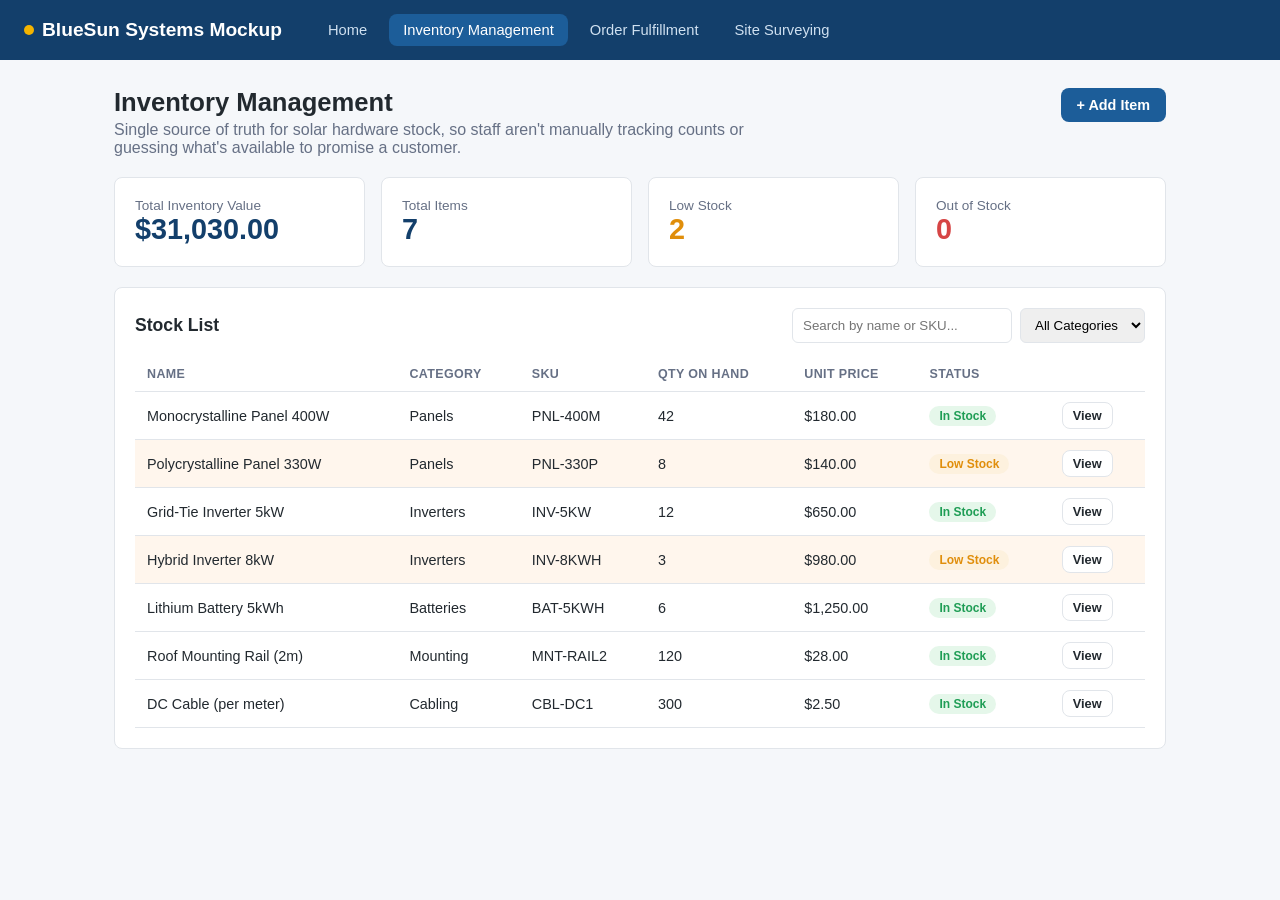
==== inventory.html @ 975cb045 "Add files via upload" ====
<!DOCTYPE html>
<html lang="en">
<head>
  <meta charset="UTF-8" />
  <meta name="viewport" content="width=device-width, initial-scale=1.0" />
  <title>Inventory Management — BlueSun</title>
  <link rel="stylesheet" href="css/style.css" />
</head>
<body>
  <div id="topnav"></div>

  <main class="page">
    <div class="page-header">
      <div>
        <h1>Inventory Management</h1>
        <p class="subtitle">
          Single source of truth for solar hardware stock, so staff aren't
          manually tracking counts or guessing what's available to promise a
          customer.
        </p>
      </div>
      <button class="btn btn-primary" id="addItemBtn">+ Add Item</button>
    </div>

    <div class="card-row" id="statsRow"></div>

    <div class="card">
      <div class="flex-between" style="margin-bottom: 14px;">
        <h2 style="margin:0;">Stock List</h2>
        <div style="display:flex; gap:8px;">
          <input type="text" id="searchInput" placeholder="Search by name or SKU..." style="padding:8px 10px; border:1px solid var(--border); border-radius:6px; min-width:220px;" />
          <select id="categoryFilter" style="padding:8px 10px; border:1px solid var(--border); border-radius:6px;">
            <option value="">All Categories</option>
          </select>
        </div>
      </div>
      <table class="data-table">
        <thead>
          <tr>
            <th>Name</th>
            <th>Category</th>
            <th>SKU</th>
            <th>Qty on Hand</th>
            <th>Unit Price</th>
            <th>Status</th>
            <th></th>
          </tr>
        </thead>
        <tbody id="itemsTbody"></tbody>
      </table>
      <div class="empty-state" id="emptyState" style="display:none;">No items match your search.</div>
    </div>
  </main>

  <!-- Add / Edit Item Modal -->
  <div class="modal-overlay hidden" id="itemModalOverlay">
    <div class="modal">
      <h2 id="itemModalTitle">Add Item</h2>
      <form id="itemForm">
        <input type="hidden" id="itemId" />
        <div class="form-grid">
          <div class="field span-2">
            <label for="itemName">Item Name</label>
            <input type="text" id="itemName" required />
          </div>
          <div class="field">
            <label for="itemCategory">Category</label>
            <input type="text" id="itemCategory" placeholder="e.g. Panels, Inverters" required />
          </div>
          <div class="field">
            <label for="itemSku">SKU</label>
            <input type="text" id="itemSku" required />
          </div>
          <div class="field">
            <label for="itemCost">Unit Cost</label>
            <input type="number" id="itemCost" min="0" step="0.01" required />
          </div>
          <div class="field">
            <label for="itemPrice">Unit Price</label>
            <input type="number" id="itemPrice" min="0" step="0.01" required />
          </div>
          <div class="field">
            <label for="itemQty">Quantity on Hand</label>
            <input type="number" id="itemQty" min="0" step="1" required />
          </div>
          <div class="field">
            <label for="itemThreshold">Reorder Threshold</label>
            <input type="number" id="itemThreshold" min="0" step="1" required />
          </div>
        </div>
        <div class="form-actions">
          <button type="submit" class="btn btn-primary">Save Item</button>
          <button type="button" class="btn btn-secondary" id="cancelItemBtn">Cancel</button>
        </div>
      </form>
    </div>
  </div>

  <!-- Item Detail / Adjust Stock Modal -->
  <div class="modal-overlay hidden" id="detailModalOverlay">
    <div class="modal">
      <div class="flex-between">
        <h2 id="detailName" class="mt-0">Item</h2>
        <button class="btn btn-secondary btn-sm" id="editItemBtn">Edit</button>
      </div>
      <p class="text-muted" id="detailMeta"></p>

      <div class="card-row" style="margin-top:12px;">
        <div class="card">
          <div class="stat-label">Qty on Hand</div>
          <div class="stat-value" id="detailQty">0</div>
        </div>
        <div class="card">
          <div class="stat-label">Unit Price</div>
          <div class="stat-value" id="detailPrice">$0</div>
        </div>
        <div class="card">
          <div class="stat-label">Reorder Threshold</div>
          <div class="stat-value" id="detailThreshold">0</div>
        </div>
      </div>

      <div class="card" style="background:#f8fafc;">
        <h2>Adjust Stock</h2>
        <div class="form-grid">
          <div class="field">
            <label for="adjustQty">Quantity Change</label>
            <input type="number" id="adjustQty" step="1" placeholder="e.g. 10 or -5" />
          </div>
          <div class="field">
            <label for="adjustReason">Reason</label>
            <select id="adjustReason">
              <option value="Received shipment">Received shipment</option>
              <option value="Damaged/lost goods">Damaged/lost goods</option>
              <option value="Stock correction">Stock correction</option>
              <option value="Used on order">Used on order</option>
            </select>
          </div>
        </div>
        <div class="form-actions">
          <button type="button" class="btn btn-primary" id="applyAdjustBtn">Apply Adjustment</button>
        </div>
      </div>

      <h2>Recent Adjustments</h2>
      <table class="data-table">
        <thead>
          <tr><th>Date</th><th>Change</th><th>Reason</th><th>Staff</th></tr>
        </thead>
        <tbody id="adjustmentsTbody"></tbody>
      </table>

      <div class="form-actions">
        <button type="button" class="btn btn-danger" id="deleteItemBtn">Delete Item</button>
        <button type="button" class="btn btn-secondary" id="closeDetailBtn">Close</button>
      </div>
    </div>
  </div>

  <script src="js/data.js"></script>
  <script src="js/nav.js"></script>
  <script>
    renderNav("inventory");

    let currentDetailId = null;

    function renderStats() {
      const items = Inventory.all();
      const totalValue = items.reduce((s, i) => s + i.quantity * i.unitPrice, 0);
      const lowStockCount = items.filter((i) => i.quantity <= i.reorderThreshold && i.quantity > 0).length;
      const outOfStockCount = items.filter((i) => i.quantity === 0).length;

      document.getElementById("statsRow").innerHTML = `
        <div class="card">
          <div class="stat-label">Total Inventory Value</div>
          <div class="stat-value">${formatCurrency(totalValue)}</div>
        </div>
        <div class="card">
          <div class="stat-label">Total Items</div>
          <div class="stat-value">${items.length}</div>
        </div>
        <div class="card">
          <div class="stat-label">Low Stock</div>
          <div class="stat-value" style="color: var(--orange);">${lowStockCount}</div>
        </div>
        <div class="card">
          <div class="stat-label">Out of Stock</div>
          <div class="stat-value" style="color: var(--red);">${outOfStockCount}</div>
        </div>
      `;
    }

    function statusBadge(item) {
      if (item.quantity === 0) return `<span class="badge badge-red">Out of Stock</span>`;
      if (item.quantity <= item.reorderThreshold) return `<span class="badge badge-orange">Low Stock</span>`;
      return `<span class="badge badge-green">In Stock</span>`;
    }

    function populateCategoryFilter() {
      const select = document.getElementById("categoryFilter");
      const current = select.value;
      const categories = [...new Set(Inventory.all().map((i) => i.category))].sort();
      select.innerHTML = `<option value="">All Categories</option>` +
        categories.map((c) => `<option value="${c}">${c}</option>`).join("");
      select.value = current;
    }

    function renderTable() {
      const search = document.getElementById("searchInput").value.trim().toLowerCase();
      const category = document.getElementById("categoryFilter").value;
      let items = Inventory.all();

      if (search) {
        items = items.filter(
          (i) => i.name.toLowerCase().includes(search) || i.sku.toLowerCase().includes(search)
        );
      }
      if (category) {
        items = items.filter((i) => i.category === category);
      }

      const tbody = document.getElementById("itemsTbody");
      const emptyState = document.getElementById("emptyState");

      if (items.length === 0) {
        tbody.innerHTML = "";
        emptyState.style.display = "block";
        return;
      }
      emptyState.style.display = "none";

      tbody.innerHTML = items
        .map(
          (item) => `
        <tr class="${item.quantity <= item.reorderThreshold ? "row-alert" : ""}" data-id="${item.id}">
          <td>${item.name}</td>
          <td>${item.category}</td>
          <td>${item.sku}</td>
          <td>${item.quantity}</td>
          <td>${formatCurrency(item.unitPrice)}</td>
          <td>${statusBadge(item)}</td>
          <td><button class="btn btn-secondary btn-sm view-btn" data-id="${item.id}">View</button></td>
        </tr>
      `
        )
        .join("");

      tbody.querySelectorAll("tr").forEach((row) => {
        row.addEventListener("click", (e) => {
          if (e.target.classList.contains("view-btn")) return;
          openDetail(row.dataset.id);
        });
      });
      tbody.querySelectorAll(".view-btn").forEach((btn) => {
        btn.addEventListener("click", () => openDetail(btn.dataset.id));
      });
    }

    function refreshAll() {
      renderStats();
      populateCategoryFilter();
      renderTable();
    }

    document.getElementById("searchInput").addEventListener("input", renderTable);
    document.getElementById("categoryFilter").addEventListener("change", renderTable);

    // ---------- Add / Edit item modal ----------

    const itemModalOverlay = document.getElementById("itemModalOverlay");
    const itemForm = document.getElementById("itemForm");

    function openItemModal(item) {
      document.getElementById("itemModalTitle").textContent = item ? "Edit Item" : "Add Item";
      document.getElementById("itemId").value = item ? item.id : "";
      document.getElementById("itemName").value = item ? item.name : "";
      document.getElementById("itemCategory").value = item ? item.category : "";
      document.getElementById("itemSku").value = item ? item.sku : "";
      document.getElementById("itemCost").value = item ? item.unitCost : "";
      document.getElementById("itemPrice").value = item ? item.unitPrice : "";
      document.getElementById("itemQty").value = item ? item.quantity : 0;
      document.getElementById("itemThreshold").value = item ? item.reorderThreshold : 5;
      itemModalOverlay.classList.remove("hidden");
    }

    document.getElementById("addItemBtn").addEventListener("click", () => openItemModal(null));
    document.getElementById("cancelItemBtn").addEventListener("click", () => itemModalOverlay.classList.add("hidden"));

    itemForm.addEventListener("submit", (e) => {
      e.preventDefault();
      const id = document.getElementById("itemId").value || genId("item");
      const existing = Inventory.get(id);
      const item = {
        id,
        name: document.getElementById("itemName").value.trim(),
        category: document.getElementById("itemCategory").value.trim(),
        sku: document.getElementById("itemSku").value.trim(),
        unitCost: Number(document.getElementById("itemCost").value),
        unitPrice: Number(document.getElementById("itemPrice").value),
        quantity: Number(document.getElementById("itemQty").value),
        reorderThreshold: Number(document.getElementById("itemThreshold").value),
        adjustments: existing ? existing.adjustments : [],
      };
      Inventory.save(item);
      itemModalOverlay.classList.add("hidden");
      refreshAll();
    });

    // ---------- Detail / adjust stock modal ----------

    const detailModalOverlay = document.getElementById("detailModalOverlay");

    function openDetail(id) {
      currentDetailId = id;
      renderDetail();
      detailModalOverlay.classList.remove("hidden");
    }

    function renderDetail() {
      const item = Inventory.get(currentDetailId);
      if (!item) {
        detailModalOverlay.classList.add("hidden");
        return;
      }
      document.getElementById("detailName").textContent = item.name;
      document.getElementById("detailMeta").textContent = `${item.category} · SKU: ${item.sku}`;
      document.getElementById("detailQty").textContent = item.quantity;
      document.getElementById("detailPrice").textContent = formatCurrency(item.unitPrice);
      document.getElementById("detailThreshold").textContent = item.reorderThreshold;

      const adjustments = item.adjustments || [];
      const tbody = document.getElementById("adjustmentsTbody");
      tbody.innerHTML = adjustments.length
        ? adjustments
            .map(
              (a) => `
          <tr>
            <td>${formatDate(a.date)}</td>
            <td style="color: ${a.delta >= 0 ? "var(--green)" : "var(--red)"};">${a.delta >= 0 ? "+" : ""}${a.delta}</td>
            <td>${a.reason}</td>
            <td>${a.staff}</td>
          </tr>
        `
            )
            .join("")
        : `<tr><td colspan="4" class="text-muted">No adjustments recorded yet.</td></tr>`;
    }

    document.getElementById("closeDetailBtn").addEventListener("click", () => detailModalOverlay.classList.add("hidden"));

    document.getElementById("editItemBtn").addEventListener("click", () => {
      const item = Inventory.get(currentDetailId);
      detailModalOverlay.classList.add("hidden");
      openItemModal(item);
    });

    document.getElementById("deleteItemBtn").addEventListener("click", () => {
      const item = Inventory.get(currentDetailId);
      if (!item) return;
      if (confirm(`Delete "${item.name}" from inventory?`)) {
        Inventory.remove(item.id);
        detailModalOverlay.classList.add("hidden");
        refreshAll();
      }
    });

    document.getElementById("applyAdjustBtn").addEventListener("click", () => {
      const delta = Number(document.getElementById("adjustQty").value);
      const reason = document.getElementById("adjustReason").value;
      if (!delta) {
        alert("Enter a non-zero quantity change.");
        return;
      }
      Inventory.adjustStock(currentDetailId, delta, reason, "Demo User");
      document.getElementById("adjustQty").value = "";
      renderDetail();
      refreshAll();
    });

    refreshAll();
  </script>
</body>
</html>
---- css/style.css ----
/* BlueSun Systems Mockup — Shared Styles */

:root {
  --bluesun-blue: #1c5d99;
  --bluesun-blue-dark: #133f6b;
  --bluesun-yellow: #f4b400;
  --bg: #f5f7fa;
  --card-bg: #ffffff;
  --text: #22292f;
  --text-muted: #667085;
  --border: #e1e5ea;
  --green: #1f9d55;
  --red: #d64545;
  --orange: #e08e0b;
  --radius: 8px;
}

* {
  box-sizing: border-box;
}

body {
  margin: 0;
  font-family: "Segoe UI", Arial, sans-serif;
  background: var(--bg);
  color: var(--text);
}

/* ---------- Top nav ---------- */

header.topnav {
  background: var(--bluesun-blue-dark);
  color: white;
  display: flex;
  align-items: center;
  padding: 0 24px;
  height: 60px;
}

header.topnav .brand {
  font-weight: 700;
  font-size: 1.2rem;
  margin-right: 32px;
  display: flex;
  align-items: center;
  gap: 8px;
}

header.topnav .brand .dot {
  width: 10px;
  height: 10px;
  background: var(--bluesun-yellow);
  border-radius: 50%;
  display: inline-block;
}

header.topnav nav {
  display: flex;
  gap: 8px;
}

header.topnav nav a {
  color: #cfe0f0;
  text-decoration: none;
  padding: 8px 14px;
  border-radius: var(--radius);
  font-size: 0.92rem;
}

header.topnav nav a:hover {
  background: rgba(255, 255, 255, 0.08);
  color: white;
}

header.topnav nav a.active {
  background: var(--bluesun-blue);
  color: white;
}

/* ---------- Layout ---------- */

main.page {
  max-width: 1100px;
  margin: 0 auto;
  padding: 28px 24px 60px;
}

.page-header {
  display: flex;
  justify-content: space-between;
  align-items: flex-start;
  margin-bottom: 20px;
  gap: 16px;
  flex-wrap: wrap;
}

.page-header h1 {
  margin: 0 0 4px;
  font-size: 1.6rem;
}

.page-header p.subtitle {
  margin: 0;
  color: var(--text-muted);
  max-width: 640px;
}

/* ---------- Cards / panels ---------- */

.card {
  background: var(--card-bg);
  border: 1px solid var(--border);
  border-radius: var(--radius);
  padding: 20px;
  margin-bottom: 20px;
}

.card h2 {
  margin-top: 0;
  font-size: 1.1rem;
}

.card-row {
  display: flex;
  gap: 16px;
  flex-wrap: wrap;
}

.card-row > .card {
  flex: 1;
  min-width: 200px;
}

.stat-value {
  font-size: 1.8rem;
  font-weight: 700;
  color: var(--bluesun-blue-dark);
}

.stat-label {
  color: var(--text-muted);
  font-size: 0.85rem;
}

/* ---------- Buttons ---------- */

.btn {
  display: inline-block;
  border: none;
  border-radius: var(--radius);
  padding: 9px 16px;
  font-size: 0.9rem;
  cursor: pointer;
  text-decoration: none;
  font-weight: 600;
}

.btn-primary {
  background: var(--bluesun-blue);
  color: white;
}

.btn-primary:hover {
  background: var(--bluesun-blue-dark);
}

.btn-secondary {
  background: white;
  border: 1px solid var(--border);
  color: var(--text);
}

.btn-secondary:hover {
  background: #f0f2f5;
}

.btn-danger {
  background: white;
  border: 1px solid var(--red);
  color: var(--red);
}

.btn-danger:hover {
  background: #fdecec;
}

.btn-sm {
  padding: 5px 10px;
  font-size: 0.8rem;
}

.btn:disabled {
  opacity: 0.5;
  cursor: not-allowed;
}

/* ---------- Tables ---------- */

table.data-table {
  width: 100%;
  border-collapse: collapse;
}

table.data-table th,
table.data-table td {
  text-align: left;
  padding: 10px 12px;
  border-bottom: 1px solid var(--border);
  font-size: 0.9rem;
}

table.data-table th {
  color: var(--text-muted);
  font-weight: 600;
  font-size: 0.78rem;
  text-transform: uppercase;
  letter-spacing: 0.03em;
}

table.data-table tbody tr:hover {
  background: #f8fafc;
  cursor: pointer;
}

table.data-table tbody tr.row-alert {
  background: #fff6ed;
}

/* ---------- Badges ---------- */

.badge {
  display: inline-block;
  padding: 3px 10px;
  border-radius: 999px;
  font-size: 0.75rem;
  font-weight: 600;
}

.badge-green { background: #e5f7ea; color: var(--green); }
.badge-orange { background: #fdf1de; color: var(--orange); }
.badge-red { background: #fbe9e9; color: var(--red); }
.badge-blue { background: #e5eef8; color: var(--bluesun-blue-dark); }
.badge-gray { background: #eceff2; color: var(--text-muted); }

/* ---------- Forms ---------- */

.form-grid {
  display: grid;
  grid-template-columns: repeat(2, 1fr);
  gap: 14px;
}

.form-grid.single {
  grid-template-columns: 1fr;
}

.field {
  display: flex;
  flex-direction: column;
  gap: 4px;
}

.field.span-2 {
  grid-column: span 2;
}

.field label {
  font-size: 0.82rem;
  font-weight: 600;
  color: var(--text-muted);
}

.field input,
.field select,
.field textarea {
  padding: 8px 10px;
  border: 1px solid var(--border);
  border-radius: 6px;
  font-size: 0.9rem;
  font-family: inherit;
}

.field textarea {
  resize: vertical;
  min-height: 70px;
}

.form-actions {
  margin-top: 18px;
  display: flex;
  gap: 10px;
}

.checkbox-list {
  display: flex;
  flex-wrap: wrap;
  gap: 12px;
}

.checkbox-list label {
  display: flex;
  align-items: center;
  gap: 6px;
  font-size: 0.88rem;
  font-weight: normal;
  color: var(--text);
}

/* ---------- Status stepper (Order Fulfillment) ---------- */

.stepper {
  display: flex;
  align-items: center;
  margin: 10px 0 20px;
}

.stepper .step {
  flex: 1;
  text-align: center;
  position: relative;
}

.stepper .step .circle {
  width: 30px;
  height: 30px;
  border-radius: 50%;
  background: #e1e5ea;
  color: var(--text-muted);
  display: flex;
  align-items: center;
  justify-content: center;
  margin: 0 auto 6px;
  font-weight: 700;
  font-size: 0.85rem;
}

.stepper .step .label {
  font-size: 0.78rem;
  color: var(--text-muted);
}

.stepper .step::before {
  content: "";
  position: absolute;
  top: 15px;
  left: -50%;
  width: 100%;
  height: 2px;
  background: #e1e5ea;
  z-index: 0;
}

.stepper .step:first-child::before {
  content: none;
}

.stepper .step.done .circle {
  background: var(--green);
  color: white;
}

.stepper .step.done::before {
  background: var(--green);
}

.stepper .step.current .circle {
  background: var(--bluesun-blue);
  color: white;
  box-shadow: 0 0 0 4px rgba(28, 93, 153, 0.18);
}

.stepper .step.current .label {
  color: var(--bluesun-blue-dark);
  font-weight: 700;
}

/* ---------- Alerts / callouts ---------- */

.alert {
  padding: 12px 16px;
  border-radius: var(--radius);
  font-size: 0.88rem;
  margin-bottom: 16px;
  border: 1px solid transparent;
}

.alert-warning {
  background: #fff6ed;
  border-color: #f6d9ad;
  color: #8a5a06;
}

.alert-info {
  background: #e9f1fb;
  border-color: #bcd8f2;
  color: var(--bluesun-blue-dark);
}

/* ---------- Empty state ---------- */

.empty-state {
  text-align: center;
  color: var(--text-muted);
  padding: 40px 20px;
}

/* ---------- Home page system cards ---------- */

.system-grid {
  display: grid;
  grid-template-columns: repeat(3, 1fr);
  gap: 18px;
}

.system-card {
  background: var(--card-bg);
  border: 1px solid var(--border);
  border-radius: var(--radius);
  padding: 22px;
  display: flex;
  flex-direction: column;
  gap: 10px;
}

.system-card .icon {
  font-size: 1.8rem;
}

.system-card h2 {
  margin: 0;
  font-size: 1.15rem;
}

.system-card p {
  color: var(--text-muted);
  font-size: 0.88rem;
  flex-grow: 1;
}

@media (max-width: 800px) {
  .system-grid { grid-template-columns: 1fr; }
  .form-grid { grid-template-columns: 1fr; }
  .field.span-2 { grid-column: span 1; }
}

/* ---------- Modal ---------- */

.modal-overlay {
  position: fixed;
  inset: 0;
  background: rgba(20, 30, 40, 0.45);
  display: flex;
  align-items: center;
  justify-content: center;
  z-index: 50;
}

.modal-overlay.hidden {
  display: none;
}

.modal {
  background: white;
  border-radius: var(--radius);
  padding: 22px;
  width: 100%;
  max-width: 520px;
  max-height: 85vh;
  overflow-y: auto;
}

.modal h2 {
  margin-top: 0;
}

.text-muted {
  color: var(--text-muted);
}

.mt-0 { margin-top: 0; }
.flex-between {
  display: flex;
  justify-content: space-between;
  align-items: center;
}
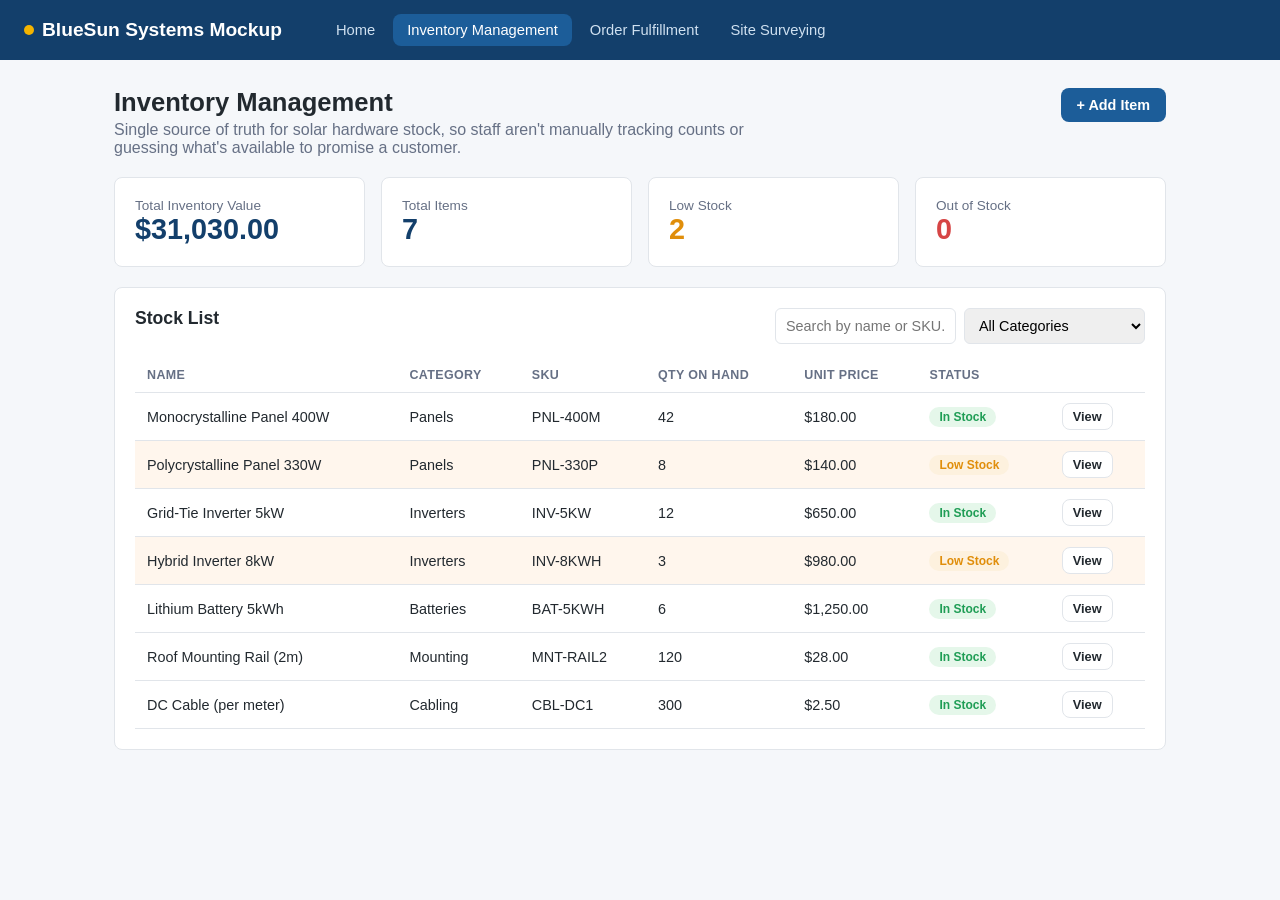
==== commit 991f5b12: "class updates" ====
--- a/inventory.html
+++ b/inventory.html
@@ -1,176 +1,226 @@
-<!DOCTYPE html>
+<!doctype html>
 <html lang="en">
-<head>
-  <meta charset="UTF-8" />
-  <meta name="viewport" content="width=device-width, initial-scale=1.0" />
-  <title>Inventory Management — BlueSun</title>
-  <link rel="stylesheet" href="css/style.css" />
-</head>
-<body>
-  <div id="topnav"></div>
-
-  <main class="page">
-    <div class="page-header">
-      <div>
-        <h1>Inventory Management</h1>
-        <p class="subtitle">
-          Single source of truth for solar hardware stock, so staff aren't
-          manually tracking counts or guessing what's available to promise a
-          customer.
-        </p>
+  <head>
+    <meta charset="UTF-8" />
+    <meta name="viewport" content="width=device-width, initial-scale=1.0" />
+    <title>Inventory Management — BlueSun</title>
+    <link rel="stylesheet" href="css/style.css" />
+  </head>
+  <body>
+    <div id="topnav"></div>
+
+    <main class="page">
+      <div class="page-header">
+        <div>
+          <h1>Inventory Management</h1>
+          <p class="subtitle">
+            Single source of truth for solar hardware stock, so staff aren't
+            manually tracking counts or guessing what's available to promise a
+            customer.
+          </p>
+        </div>
+        <button class="btn btn-primary" id="addItemBtn">+ Add Item</button>
       </div>
-      <button class="btn btn-primary" id="addItemBtn">+ Add Item</button>
-    </div>
-
-    <div class="card-row" id="statsRow"></div>
-
-    <div class="card">
-      <div class="flex-between" style="margin-bottom: 14px;">
-        <h2 style="margin:0;">Stock List</h2>
-        <div style="display:flex; gap:8px;">
-          <input type="text" id="searchInput" placeholder="Search by name or SKU..." style="padding:8px 10px; border:1px solid var(--border); border-radius:6px; min-width:220px;" />
-          <select id="categoryFilter" style="padding:8px 10px; border:1px solid var(--border); border-radius:6px;">
-            <option value="">All Categories</option>
-          </select>
+
+      <div class="card-row" id="statsRow"></div>
+
+      <div class="card">
+        <div class="page-header" style="margin-bottom: 14px">
+          <h2 style="margin: 0">Stock List</h2>
+          <div class="filter-bar">
+            <input
+              type="text"
+              id="searchInput"
+              placeholder="Search by name or SKU..."
+            />
+            <select id="categoryFilter">
+              <option value="">All Categories</option>
+            </select>
+          </div>
+        </div>
+        <div class="table-scroll">
+          <table class="data-table">
+            <thead>
+              <tr>
+                <th>Name</th>
+                <th>Category</th>
+                <th>SKU</th>
+                <th>Qty on Hand</th>
+                <th>Unit Price</th>
+                <th>Status</th>
+                <th></th>
+              </tr>
+            </thead>
+            <tbody id="itemsTbody"></tbody>
+          </table>
+        </div>
+        <div class="empty-state" id="emptyState" style="display: none">
+          No items match your search.
         </div>
       </div>
-      <table class="data-table">
-        <thead>
-          <tr>
-            <th>Name</th>
-            <th>Category</th>
-            <th>SKU</th>
-            <th>Qty on Hand</th>
-            <th>Unit Price</th>
-            <th>Status</th>
-            <th></th>
-          </tr>
-        </thead>
-        <tbody id="itemsTbody"></tbody>
-      </table>
-      <div class="empty-state" id="emptyState" style="display:none;">No items match your search.</div>
-    </div>
-  </main>
-
-  <!-- Add / Edit Item Modal -->
-  <div class="modal-overlay hidden" id="itemModalOverlay">
-    <div class="modal">
-      <h2 id="itemModalTitle">Add Item</h2>
-      <form id="itemForm">
-        <input type="hidden" id="itemId" />
-        <div class="form-grid">
-          <div class="field span-2">
-            <label for="itemName">Item Name</label>
-            <input type="text" id="itemName" required />
-          </div>
-          <div class="field">
-            <label for="itemCategory">Category</label>
-            <input type="text" id="itemCategory" placeholder="e.g. Panels, Inverters" required />
-          </div>
-          <div class="field">
-            <label for="itemSku">SKU</label>
-            <input type="text" id="itemSku" required />
-          </div>
-          <div class="field">
-            <label for="itemCost">Unit Cost</label>
-            <input type="number" id="itemCost" min="0" step="0.01" required />
-          </div>
-          <div class="field">
-            <label for="itemPrice">Unit Price</label>
-            <input type="number" id="itemPrice" min="0" step="0.01" required />
-          </div>
-          <div class="field">
-            <label for="itemQty">Quantity on Hand</label>
-            <input type="number" id="itemQty" min="0" step="1" required />
-          </div>
-          <div class="field">
-            <label for="itemThreshold">Reorder Threshold</label>
-            <input type="number" id="itemThreshold" min="0" step="1" required />
-          </div>
-        </div>
-        <div class="form-actions">
-          <button type="submit" class="btn btn-primary">Save Item</button>
-          <button type="button" class="btn btn-secondary" id="cancelItemBtn">Cancel</button>
-        </div>
-      </form>
-    </div>
-  </div>
-
-  <!-- Item Detail / Adjust Stock Modal -->
-  <div class="modal-overlay hidden" id="detailModalOverlay">
-    <div class="modal">
-      <div class="flex-between">
-        <h2 id="detailName" class="mt-0">Item</h2>
-        <button class="btn btn-secondary btn-sm" id="editItemBtn">Edit</button>
-      </div>
-      <p class="text-muted" id="detailMeta"></p>
-
-      <div class="card-row" style="margin-top:12px;">
-        <div class="card">
-          <div class="stat-label">Qty on Hand</div>
-          <div class="stat-value" id="detailQty">0</div>
-        </div>
-        <div class="card">
-          <div class="stat-label">Unit Price</div>
-          <div class="stat-value" id="detailPrice">$0</div>
-        </div>
-        <div class="card">
-          <div class="stat-label">Reorder Threshold</div>
-          <div class="stat-value" id="detailThreshold">0</div>
-        </div>
-      </div>
-
-      <div class="card" style="background:#f8fafc;">
-        <h2>Adjust Stock</h2>
-        <div class="form-grid">
-          <div class="field">
-            <label for="adjustQty">Quantity Change</label>
-            <input type="number" id="adjustQty" step="1" placeholder="e.g. 10 or -5" />
-          </div>
-          <div class="field">
-            <label for="adjustReason">Reason</label>
-            <select id="adjustReason">
-              <option value="Received shipment">Received shipment</option>
-              <option value="Damaged/lost goods">Damaged/lost goods</option>
-              <option value="Stock correction">Stock correction</option>
-              <option value="Used on order">Used on order</option>
-            </select>
-          </div>
-        </div>
-        <div class="form-actions">
-          <button type="button" class="btn btn-primary" id="applyAdjustBtn">Apply Adjustment</button>
-        </div>
-      </div>
-
-      <h2>Recent Adjustments</h2>
-      <table class="data-table">
-        <thead>
-          <tr><th>Date</th><th>Change</th><th>Reason</th><th>Staff</th></tr>
-        </thead>
-        <tbody id="adjustmentsTbody"></tbody>
-      </table>
-
-      <div class="form-actions">
-        <button type="button" class="btn btn-danger" id="deleteItemBtn">Delete Item</button>
-        <button type="button" class="btn btn-secondary" id="closeDetailBtn">Close</button>
+    </main>
+
+    <!-- Add / Edit Item Modal -->
+    <div class="modal-overlay hidden" id="itemModalOverlay">
+      <div class="modal">
+        <h2 id="itemModalTitle">Add Item</h2>
+        <form id="itemForm">
+          <input type="hidden" id="itemId" />
+          <div class="form-grid">
+            <div class="field span-2">
+              <label for="itemName">Item Name</label>
+              <input type="text" id="itemName" required />
+            </div>
+            <div class="field">
+              <label for="itemCategory">Category</label>
+              <input
+                type="text"
+                id="itemCategory"
+                placeholder="e.g. Panels, Inverters"
+                required
+              />
+            </div>
+            <div class="field">
+              <label for="itemSku">SKU</label>
+              <input type="text" id="itemSku" required />
+            </div>
+            <div class="field">
+              <label for="itemCost">Unit Cost</label>
+              <input type="number" id="itemCost" min="0" step="0.01" required />
+            </div>
+            <div class="field">
+              <label for="itemPrice">Unit Price</label>
+              <input
+                type="number"
+                id="itemPrice"
+                min="0"
+                step="0.01"
+                required
+              />
+            </div>
+            <div class="field">
+              <label for="itemQty">Quantity on Hand</label>
+              <input type="number" id="itemQty" min="0" step="1" required />
+            </div>
+            <div class="field">
+              <label for="itemThreshold">Reorder Threshold</label>
+              <input
+                type="number"
+                id="itemThreshold"
+                min="0"
+                step="1"
+                required
+              />
+            </div>
+          </div>
+          <div class="form-actions">
+            <button type="submit" class="btn btn-primary">Save Item</button>
+            <button type="button" class="btn btn-secondary" id="cancelItemBtn">
+              Cancel
+            </button>
+          </div>
+        </form>
       </div>
     </div>
-  </div>
-
-  <script src="js/data.js"></script>
-  <script src="js/nav.js"></script>
-  <script>
-    renderNav("inventory");
-
-    let currentDetailId = null;
-
-    function renderStats() {
-      const items = Inventory.all();
-      const totalValue = items.reduce((s, i) => s + i.quantity * i.unitPrice, 0);
-      const lowStockCount = items.filter((i) => i.quantity <= i.reorderThreshold && i.quantity > 0).length;
-      const outOfStockCount = items.filter((i) => i.quantity === 0).length;
-
-      document.getElementById("statsRow").innerHTML = `
+
+    <!-- Item Detail / Adjust Stock Modal -->
+    <div class="modal-overlay hidden" id="detailModalOverlay">
+      <div class="modal">
+        <div class="flex-between">
+          <h2 id="detailName" class="mt-0">Item</h2>
+          <button class="btn btn-secondary btn-sm" id="editItemBtn">
+            Edit
+          </button>
+        </div>
+        <p class="text-muted" id="detailMeta"></p>
+
+        <div class="card-row" style="margin-top: 12px">
+          <div class="card">
+            <div class="stat-label">Qty on Hand</div>
+            <div class="stat-value" id="detailQty">0</div>
+          </div>
+          <div class="card">
+            <div class="stat-label">Unit Price</div>
+            <div class="stat-value" id="detailPrice">$0</div>
+          </div>
+          <div class="card">
+            <div class="stat-label">Reorder Threshold</div>
+            <div class="stat-value" id="detailThreshold">0</div>
+          </div>
+        </div>
+
+        <div class="card" style="background: #f8fafc">
+          <h2>Adjust Stock</h2>
+          <div class="form-grid">
+            <div class="field">
+              <label for="adjustQty">Quantity Change</label>
+              <input
+                type="number"
+                id="adjustQty"
+                step="1"
+                placeholder="e.g. 10 or -5"
+              />
+            </div>
+            <div class="field">
+              <label for="adjustReason">Reason</label>
+              <select id="adjustReason">
+                <option value="Received shipment">Received shipment</option>
+                <option value="Damaged/lost goods">Damaged/lost goods</option>
+                <option value="Stock correction">Stock correction</option>
+                <option value="Used on order">Used on order</option>
+              </select>
+            </div>
+          </div>
+          <div class="form-actions">
+            <button type="button" class="btn btn-primary" id="applyAdjustBtn">
+              Apply Adjustment
+            </button>
+          </div>
+        </div>
+
+        <h2>Recent Adjustments</h2>
+        <table class="data-table">
+          <thead>
+            <tr>
+              <th>Date</th>
+              <th>Change</th>
+              <th>Reason</th>
+              <th>Staff</th>
+            </tr>
+          </thead>
+          <tbody id="adjustmentsTbody"></tbody>
+        </table>
+
+        <div class="form-actions">
+          <button type="button" class="btn btn-danger" id="deleteItemBtn">
+            Delete Item
+          </button>
+          <button type="button" class="btn btn-secondary" id="closeDetailBtn">
+            Close
+          </button>
+        </div>
+      </div>
+    </div>
+
+    <script src="js/data.js"></script>
+    <script src="js/nav.js"></script>
+    <script>
+      renderNav("inventory");
+
+      let currentDetailId = null;
+
+      function renderStats() {
+        const items = Inventory.all();
+        const totalValue = items.reduce(
+          (s, i) => s + i.quantity * i.unitPrice,
+          0,
+        );
+        const lowStockCount = items.filter(
+          (i) => i.quantity <= i.reorderThreshold && i.quantity > 0,
+        ).length;
+        const outOfStockCount = items.filter((i) => i.quantity === 0).length;
+
+        document.getElementById("statsRow").innerHTML = `
         <div class="card">
           <div class="stat-label">Total Inventory Value</div>
           <div class="stat-value">${formatCurrency(totalValue)}</div>
@@ -188,50 +238,60 @@
           <div class="stat-value" style="color: var(--red);">${outOfStockCount}</div>
         </div>
       `;
-    }
-
-    function statusBadge(item) {
-      if (item.quantity === 0) return `<span class="badge badge-red">Out of Stock</span>`;
-      if (item.quantity <= item.reorderThreshold) return `<span class="badge badge-orange">Low Stock</span>`;
-      return `<span class="badge badge-green">In Stock</span>`;
-    }
-
-    function populateCategoryFilter() {
-      const select = document.getElementById("categoryFilter");
-      const current = select.value;
-      const categories = [...new Set(Inventory.all().map((i) => i.category))].sort();
-      select.innerHTML = `<option value="">All Categories</option>` +
-        categories.map((c) => `<option value="${c}">${c}</option>`).join("");
-      select.value = current;
-    }
-
-    function renderTable() {
-      const search = document.getElementById("searchInput").value.trim().toLowerCase();
-      const category = document.getElementById("categoryFilter").value;
-      let items = Inventory.all();
-
-      if (search) {
-        items = items.filter(
-          (i) => i.name.toLowerCase().includes(search) || i.sku.toLowerCase().includes(search)
-        );
-      }
-      if (category) {
-        items = items.filter((i) => i.category === category);
-      }
-
-      const tbody = document.getElementById("itemsTbody");
-      const emptyState = document.getElementById("emptyState");
-
-      if (items.length === 0) {
-        tbody.innerHTML = "";
-        emptyState.style.display = "block";
-        return;
-      }
-      emptyState.style.display = "none";
-
-      tbody.innerHTML = items
-        .map(
-          (item) => `
+      }
+
+      function statusBadge(item) {
+        if (item.quantity === 0)
+          return `<span class="badge badge-red">Out of Stock</span>`;
+        if (item.quantity <= item.reorderThreshold)
+          return `<span class="badge badge-orange">Low Stock</span>`;
+        return `<span class="badge badge-green">In Stock</span>`;
+      }
+
+      function populateCategoryFilter() {
+        const select = document.getElementById("categoryFilter");
+        const current = select.value;
+        const categories = [
+          ...new Set(Inventory.all().map((i) => i.category)),
+        ].sort();
+        select.innerHTML =
+          `<option value="">All Categories</option>` +
+          categories.map((c) => `<option value="${c}">${c}</option>`).join("");
+        select.value = current;
+      }
+
+      function renderTable() {
+        const search = document
+          .getElementById("searchInput")
+          .value.trim()
+          .toLowerCase();
+        const category = document.getElementById("categoryFilter").value;
+        let items = Inventory.all();
+
+        if (search) {
+          items = items.filter(
+            (i) =>
+              i.name.toLowerCase().includes(search) ||
+              i.sku.toLowerCase().includes(search),
+          );
+        }
+        if (category) {
+          items = items.filter((i) => i.category === category);
+        }
+
+        const tbody = document.getElementById("itemsTbody");
+        const emptyState = document.getElementById("emptyState");
+
+        if (items.length === 0) {
+          tbody.innerHTML = "";
+          emptyState.style.display = "block";
+          return;
+        }
+        emptyState.style.display = "none";
+
+        tbody.innerHTML = items
+          .map(
+            (item) => `
         <tr class="${item.quantity <= item.reorderThreshold ? "row-alert" : ""}" data-id="${item.id}">
           <td>${item.name}</td>
           <td>${item.category}</td>
@@ -241,143 +301,171 @@
           <td>${statusBadge(item)}</td>
           <td><button class="btn btn-secondary btn-sm view-btn" data-id="${item.id}">View</button></td>
         </tr>
-      `
-        )
-        .join("");
-
-      tbody.querySelectorAll("tr").forEach((row) => {
-        row.addEventListener("click", (e) => {
-          if (e.target.classList.contains("view-btn")) return;
-          openDetail(row.dataset.id);
+      `,
+          )
+          .join("");
+
+        tbody.querySelectorAll("tr").forEach((row) => {
+          row.addEventListener("click", (e) => {
+            if (e.target.classList.contains("view-btn")) return;
+            openDetail(row.dataset.id);
+          });
         });
+        tbody.querySelectorAll(".view-btn").forEach((btn) => {
+          btn.addEventListener("click", () => openDetail(btn.dataset.id));
+        });
+      }
+
+      function refreshAll() {
+        renderStats();
+        populateCategoryFilter();
+        renderTable();
+      }
+
+      document
+        .getElementById("searchInput")
+        .addEventListener("input", renderTable);
+      document
+        .getElementById("categoryFilter")
+        .addEventListener("change", renderTable);
+
+      // ---------- Add / Edit item modal ----------
+
+      const itemModalOverlay = document.getElementById("itemModalOverlay");
+      const itemForm = document.getElementById("itemForm");
+
+      function openItemModal(item) {
+        document.getElementById("itemModalTitle").textContent = item
+          ? "Edit Item"
+          : "Add Item";
+        document.getElementById("itemId").value = item ? item.id : "";
+        document.getElementById("itemName").value = item ? item.name : "";
+        document.getElementById("itemCategory").value = item
+          ? item.category
+          : "";
+        document.getElementById("itemSku").value = item ? item.sku : "";
+        document.getElementById("itemCost").value = item ? item.unitCost : "";
+        document.getElementById("itemPrice").value = item ? item.unitPrice : "";
+        document.getElementById("itemQty").value = item ? item.quantity : 0;
+        document.getElementById("itemThreshold").value = item
+          ? item.reorderThreshold
+          : 5;
+        itemModalOverlay.classList.remove("hidden");
+      }
+
+      document
+        .getElementById("addItemBtn")
+        .addEventListener("click", () => openItemModal(null));
+      document
+        .getElementById("cancelItemBtn")
+        .addEventListener("click", () =>
+          itemModalOverlay.classList.add("hidden"),
+        );
+
+      itemForm.addEventListener("submit", (e) => {
+        e.preventDefault();
+        const id = document.getElementById("itemId").value || genId("item");
+        const existing = Inventory.get(id);
+        const item = {
+          id,
+          name: document.getElementById("itemName").value.trim(),
+          category: document.getElementById("itemCategory").value.trim(),
+          sku: document.getElementById("itemSku").value.trim(),
+          unitCost: Number(document.getElementById("itemCost").value),
+          unitPrice: Number(document.getElementById("itemPrice").value),
+          quantity: Number(document.getElementById("itemQty").value),
+          reorderThreshold: Number(
+            document.getElementById("itemThreshold").value,
+          ),
+          adjustments: existing ? existing.adjustments : [],
+        };
+        Inventory.save(item);
+        itemModalOverlay.classList.add("hidden");
+        refreshAll();
       });
-      tbody.querySelectorAll(".view-btn").forEach((btn) => {
-        btn.addEventListener("click", () => openDetail(btn.dataset.id));
-      });
-    }
-
-    function refreshAll() {
-      renderStats();
-      populateCategoryFilter();
-      renderTable();
-    }
-
-    document.getElementById("searchInput").addEventListener("input", renderTable);
-    document.getElementById("categoryFilter").addEventListener("change", renderTable);
-
-    // ---------- Add / Edit item modal ----------
-
-    const itemModalOverlay = document.getElementById("itemModalOverlay");
-    const itemForm = document.getElementById("itemForm");
-
-    function openItemModal(item) {
-      document.getElementById("itemModalTitle").textContent = item ? "Edit Item" : "Add Item";
-      document.getElementById("itemId").value = item ? item.id : "";
-      document.getElementById("itemName").value = item ? item.name : "";
-      document.getElementById("itemCategory").value = item ? item.category : "";
-      document.getElementById("itemSku").value = item ? item.sku : "";
-      document.getElementById("itemCost").value = item ? item.unitCost : "";
-      document.getElementById("itemPrice").value = item ? item.unitPrice : "";
-      document.getElementById("itemQty").value = item ? item.quantity : 0;
-      document.getElementById("itemThreshold").value = item ? item.reorderThreshold : 5;
-      itemModalOverlay.classList.remove("hidden");
-    }
-
-    document.getElementById("addItemBtn").addEventListener("click", () => openItemModal(null));
-    document.getElementById("cancelItemBtn").addEventListener("click", () => itemModalOverlay.classList.add("hidden"));
-
-    itemForm.addEventListener("submit", (e) => {
-      e.preventDefault();
-      const id = document.getElementById("itemId").value || genId("item");
-      const existing = Inventory.get(id);
-      const item = {
-        id,
-        name: document.getElementById("itemName").value.trim(),
-        category: document.getElementById("itemCategory").value.trim(),
-        sku: document.getElementById("itemSku").value.trim(),
-        unitCost: Number(document.getElementById("itemCost").value),
-        unitPrice: Number(document.getElementById("itemPrice").value),
-        quantity: Number(document.getElementById("itemQty").value),
-        reorderThreshold: Number(document.getElementById("itemThreshold").value),
-        adjustments: existing ? existing.adjustments : [],
-      };
-      Inventory.save(item);
-      itemModalOverlay.classList.add("hidden");
-      refreshAll();
-    });
-
-    // ---------- Detail / adjust stock modal ----------
-
-    const detailModalOverlay = document.getElementById("detailModalOverlay");
-
-    function openDetail(id) {
-      currentDetailId = id;
-      renderDetail();
-      detailModalOverlay.classList.remove("hidden");
-    }
-
-    function renderDetail() {
-      const item = Inventory.get(currentDetailId);
-      if (!item) {
-        detailModalOverlay.classList.add("hidden");
-        return;
-      }
-      document.getElementById("detailName").textContent = item.name;
-      document.getElementById("detailMeta").textContent = `${item.category} · SKU: ${item.sku}`;
-      document.getElementById("detailQty").textContent = item.quantity;
-      document.getElementById("detailPrice").textContent = formatCurrency(item.unitPrice);
-      document.getElementById("detailThreshold").textContent = item.reorderThreshold;
-
-      const adjustments = item.adjustments || [];
-      const tbody = document.getElementById("adjustmentsTbody");
-      tbody.innerHTML = adjustments.length
-        ? adjustments
-            .map(
-              (a) => `
+
+      // ---------- Detail / adjust stock modal ----------
+
+      const detailModalOverlay = document.getElementById("detailModalOverlay");
+
+      function openDetail(id) {
+        currentDetailId = id;
+        renderDetail();
+        detailModalOverlay.classList.remove("hidden");
+      }
+
+      function renderDetail() {
+        const item = Inventory.get(currentDetailId);
+        if (!item) {
+          detailModalOverlay.classList.add("hidden");
+          return;
+        }
+        document.getElementById("detailName").textContent = item.name;
+        document.getElementById("detailMeta").textContent =
+          `${item.category} · SKU: ${item.sku}`;
+        document.getElementById("detailQty").textContent = item.quantity;
+        document.getElementById("detailPrice").textContent = formatCurrency(
+          item.unitPrice,
+        );
+        document.getElementById("detailThreshold").textContent =
+          item.reorderThreshold;
+
+        const adjustments = item.adjustments || [];
+        const tbody = document.getElementById("adjustmentsTbody");
+        tbody.innerHTML = adjustments.length
+          ? adjustments
+              .map(
+                (a) => `
           <tr>
             <td>${formatDate(a.date)}</td>
             <td style="color: ${a.delta >= 0 ? "var(--green)" : "var(--red)"};">${a.delta >= 0 ? "+" : ""}${a.delta}</td>
             <td>${a.reason}</td>
             <td>${a.staff}</td>
           </tr>
-        `
-            )
-            .join("")
-        : `<tr><td colspan="4" class="text-muted">No adjustments recorded yet.</td></tr>`;
-    }
-
-    document.getElementById("closeDetailBtn").addEventListener("click", () => detailModalOverlay.classList.add("hidden"));
-
-    document.getElementById("editItemBtn").addEventListener("click", () => {
-      const item = Inventory.get(currentDetailId);
-      detailModalOverlay.classList.add("hidden");
-      openItemModal(item);
-    });
-
-    document.getElementById("deleteItemBtn").addEventListener("click", () => {
-      const item = Inventory.get(currentDetailId);
-      if (!item) return;
-      if (confirm(`Delete "${item.name}" from inventory?`)) {
-        Inventory.remove(item.id);
+        `,
+              )
+              .join("")
+          : `<tr><td colspan="4" class="text-muted">No adjustments recorded yet.</td></tr>`;
+      }
+
+      document
+        .getElementById("closeDetailBtn")
+        .addEventListener("click", () =>
+          detailModalOverlay.classList.add("hidden"),
+        );
+
+      document.getElementById("editItemBtn").addEventListener("click", () => {
+        const item = Inventory.get(currentDetailId);
         detailModalOverlay.classList.add("hidden");
-        refreshAll();
-      }
-    });
-
-    document.getElementById("applyAdjustBtn").addEventListener("click", () => {
-      const delta = Number(document.getElementById("adjustQty").value);
-      const reason = document.getElementById("adjustReason").value;
-      if (!delta) {
-        alert("Enter a non-zero quantity change.");
-        return;
-      }
-      Inventory.adjustStock(currentDetailId, delta, reason, "Demo User");
-      document.getElementById("adjustQty").value = "";
-      renderDetail();
+        openItemModal(item);
+      });
+
+      document.getElementById("deleteItemBtn").addEventListener("click", () => {
+        const item = Inventory.get(currentDetailId);
+        if (!item) return;
+        if (confirm(`Delete "${item.name}" from inventory?`)) {
+          Inventory.remove(item.id);
+          detailModalOverlay.classList.add("hidden");
+          refreshAll();
+        }
+      });
+
+      document
+        .getElementById("applyAdjustBtn")
+        .addEventListener("click", () => {
+          const delta = Number(document.getElementById("adjustQty").value);
+          const reason = document.getElementById("adjustReason").value;
+          if (!delta) {
+            alert("Enter a non-zero quantity change.");
+            return;
+          }
+          Inventory.adjustStock(currentDetailId, delta, reason, "Demo User");
+          document.getElementById("adjustQty").value = "";
+          renderDetail();
+          refreshAll();
+        });
+
       refreshAll();
-    });
-
-    refreshAll();
-  </script>
-</body>
+    </script>
+  </body>
 </html>
--- a/css/style.css
+++ b/css/style.css
@@ -34,7 +34,9 @@
   display: flex;
   align-items: center;
   padding: 0 24px;
-  height: 60px;
+  min-height: 60px;
+  flex-wrap: wrap;
+  gap: 8px;
 }
 
 header.topnav .brand {
@@ -44,6 +46,7 @@
   display: flex;
   align-items: center;
   gap: 8px;
+  white-space: nowrap;
 }
 
 header.topnav .brand .dot {
@@ -52,11 +55,14 @@
   background: var(--bluesun-yellow);
   border-radius: 50%;
   display: inline-block;
+  flex-shrink: 0;
 }
 
 header.topnav nav {
   display: flex;
-  gap: 8px;
+  gap: 4px;
+  flex-wrap: wrap;
+  padding: 8px 0;
 }
 
 header.topnav nav a {
@@ -65,6 +71,7 @@
   padding: 8px 14px;
   border-radius: var(--radius);
   font-size: 0.92rem;
+  white-space: nowrap;
 }
 
 header.topnav nav a:hover {
@@ -103,6 +110,16 @@
   margin: 0;
   color: var(--text-muted);
   max-width: 640px;
+}
+
+.page-header .btn {
+  width: 100%;
+}
+
+@media (min-width: 601px) {
+  .page-header .btn {
+    width: auto;
+  }
 }
 
 /* ---------- Cards / panels ---------- */
@@ -196,8 +213,15 @@
 
 /* ---------- Tables ---------- */
 
+.table-scroll {
+  width: 100%;
+  overflow-x: auto;
+  -webkit-overflow-scrolling: touch;
+}
+
 table.data-table {
   width: 100%;
+  min-width: 560px;
   border-collapse: collapse;
 }
 
@@ -236,11 +260,26 @@
   font-weight: 600;
 }
 
-.badge-green { background: #e5f7ea; color: var(--green); }
-.badge-orange { background: #fdf1de; color: var(--orange); }
-.badge-red { background: #fbe9e9; color: var(--red); }
-.badge-blue { background: #e5eef8; color: var(--bluesun-blue-dark); }
-.badge-gray { background: #eceff2; color: var(--text-muted); }
+.badge-green {
+  background: #e5f7ea;
+  color: var(--green);
+}
+.badge-orange {
+  background: #fdf1de;
+  color: var(--orange);
+}
+.badge-red {
+  background: #fbe9e9;
+  color: var(--red);
+}
+.badge-blue {
+  background: #e5eef8;
+  color: var(--bluesun-blue-dark);
+}
+.badge-gray {
+  background: #eceff2;
+  color: var(--text-muted);
+}
 
 /* ---------- Forms ---------- */
 
@@ -289,6 +328,47 @@
   margin-top: 18px;
   display: flex;
   gap: 10px;
+  flex-wrap: wrap;
+}
+
+.form-actions .btn {
+  flex: 1;
+  min-width: 140px;
+}
+
+/* Row used for line item / add-on rows: item+qty (or desc+amount) + remove button */
+.row-with-remove {
+  display: grid;
+  grid-template-columns: 2fr 1fr auto;
+  gap: 10px;
+  align-items: end;
+  margin-bottom: 8px;
+}
+
+@media (max-width: 560px) {
+  .row-with-remove {
+    grid-template-columns: 1fr;
+  }
+  .row-with-remove .btn {
+    width: 100%;
+  }
+}
+
+/* Search + filter bar above tables */
+.filter-bar {
+  display: flex;
+  gap: 8px;
+  flex-wrap: wrap;
+}
+
+.filter-bar input,
+.filter-bar select {
+  padding: 8px 10px;
+  border: 1px solid var(--border);
+  border-radius: 6px;
+  font-size: 0.9rem;
+  flex: 1;
+  min-width: 160px;
 }
 
 .checkbox-list {
@@ -374,6 +454,22 @@
   font-weight: 700;
 }
 
+@media (max-width: 620px) {
+  .stepper {
+    flex-wrap: wrap;
+    row-gap: 16px;
+  }
+  .stepper .step {
+    flex: 0 0 33.33%;
+  }
+  .stepper .step::before {
+    content: none;
+  }
+  .stepper .step .label {
+    font-size: 0.7rem;
+  }
+}
+
 /* ---------- Alerts / callouts ---------- */
 
 .alert {
@@ -438,9 +534,79 @@
 }
 
 @media (max-width: 800px) {
-  .system-grid { grid-template-columns: 1fr; }
-  .form-grid { grid-template-columns: 1fr; }
-  .field.span-2 { grid-column: span 1; }
+  .system-grid {
+    grid-template-columns: 1fr;
+  }
+  .form-grid {
+    grid-template-columns: 1fr;
+  }
+  .field.span-2 {
+    grid-column: span 1;
+  }
+}
+
+@media (max-width: 700px) {
+  header.topnav {
+    padding: 10px 16px;
+    justify-content: flex-start;
+  }
+  header.topnav .brand {
+    font-size: 1.05rem;
+    margin-right: 0;
+    width: 100%;
+  }
+  header.topnav nav {
+    width: 100%;
+    gap: 4px;
+  }
+  header.topnav nav a {
+    padding: 7px 10px;
+    font-size: 0.82rem;
+  }
+
+  main.page {
+    padding: 18px 14px 40px;
+  }
+
+  .page-header h1 {
+    font-size: 1.35rem;
+  }
+
+  .card {
+    padding: 14px;
+  }
+
+  .card-row {
+    flex-direction: column;
+  }
+  .card-row > .card {
+    min-width: 0;
+  }
+
+  .stat-value {
+    font-size: 1.5rem;
+  }
+
+  table.data-table th,
+  table.data-table td {
+    padding: 8px;
+    font-size: 0.82rem;
+  }
+
+  .modal {
+    padding: 16px;
+    max-height: 90vh;
+    border-radius: 6px;
+  }
+
+  .modal-overlay {
+    padding: 10px;
+  }
+
+  .filter-bar input,
+  .filter-bar select {
+    flex: 1 1 100%;
+  }
 }
 
 /* ---------- Modal ---------- */
@@ -467,6 +633,7 @@
   max-width: 520px;
   max-height: 85vh;
   overflow-y: auto;
+  overflow-x: hidden;
 }
 
 .modal h2 {
@@ -477,7 +644,49 @@
   color: var(--text-muted);
 }
 
-.mt-0 { margin-top: 0; }
+/* ---------- Photo placeholder grid (Site Surveying) ---------- */
+
+.photo-thumb {
+  width: 100px;
+  height: 80px;
+  background: #eceff2;
+  border: 1px solid var(--border);
+  border-radius: 6px;
+  display: flex;
+  flex-direction: column;
+  align-items: center;
+  justify-content: center;
+  position: relative;
+  font-size: 0.75rem;
+  color: var(--text-muted);
+  text-align: center;
+  padding: 4px;
+}
+
+.photo-thumb .remove-photo {
+  position: absolute;
+  top: 2px;
+  right: 4px;
+  border: none;
+  background: transparent;
+  cursor: pointer;
+  color: var(--red);
+  font-weight: 700;
+  font-size: 1rem;
+  padding: 4px;
+  line-height: 1;
+}
+
+@media (max-width: 480px) {
+  .photo-thumb {
+    width: calc(50% - 5px);
+    height: 70px;
+  }
+}
+
+.mt-0 {
+  margin-top: 0;
+}
 .flex-between {
   display: flex;
   justify-content: space-between;
